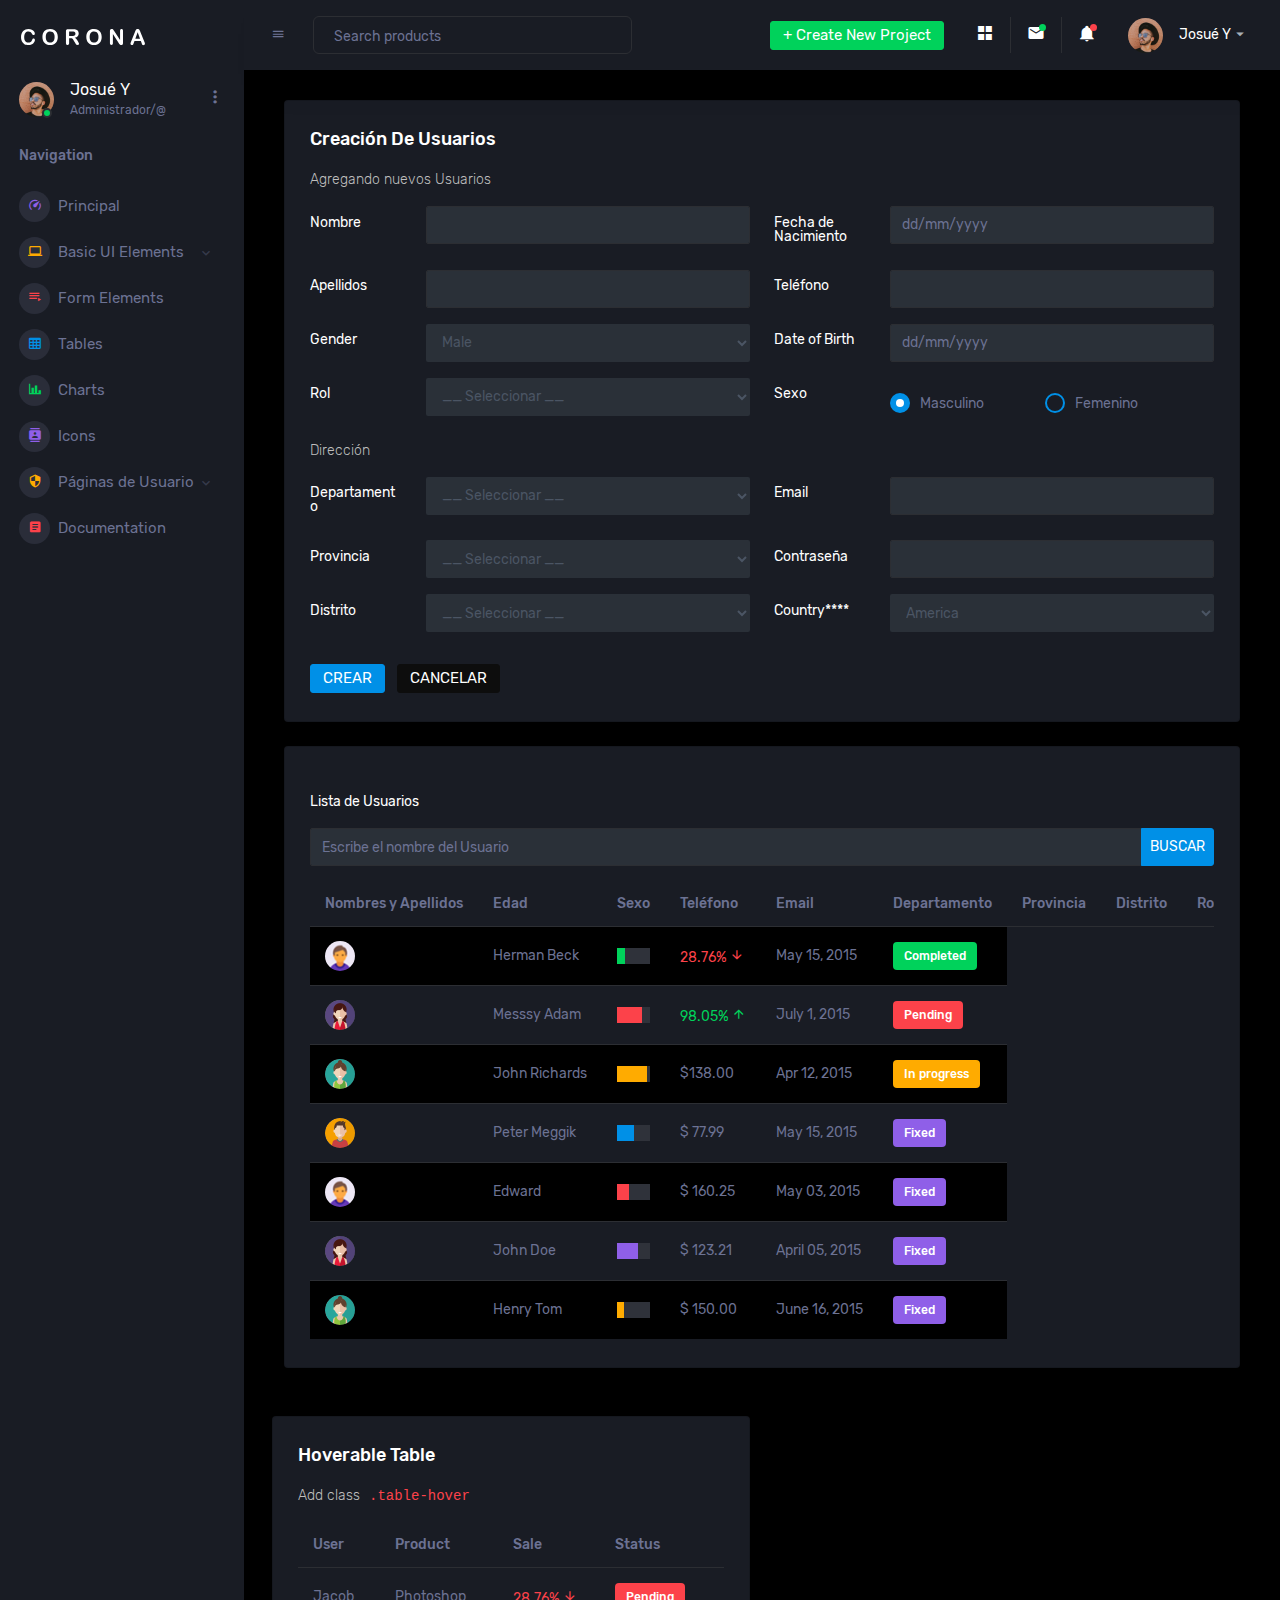
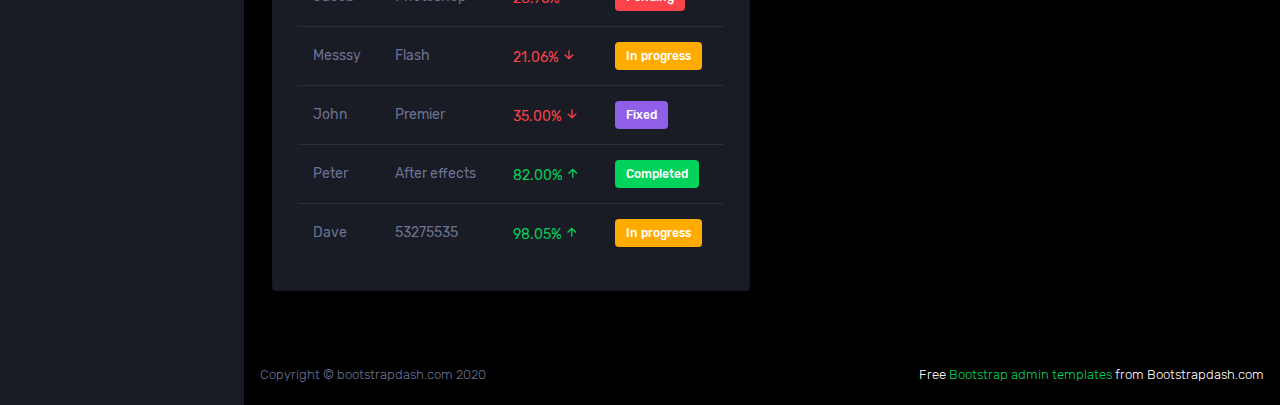
==== View/Maintenance/Admin/AdminView.html @ 8733a024 "Frontend v1.0" ====
<!DOCTYPE html>
<html lang="en">
  <head>
    <!-- Required meta tags -->
    <meta charset="utf-8">
    <meta name="viewport" content="width=device-width, initial-scale=1, shrink-to-fit=no">
    <title>M. Admin</title>
    <!-- plugins:css -->
    <link rel="stylesheet" href="../../../Template/template/assets/vendors/mdi/css/materialdesignicons.min.css">
    <link rel="stylesheet" href="../../../Template/template/assets/vendors/css/vendor.bundle.base.css">
    <!-- endinject -->
    <!-- Plugin css for this page -->
    <!-- End plugin css for this page -->
    <!-- inject:css -->
    <!-- endinject -->
    <!-- Layout styles -->
    <link rel="stylesheet" href="../../../Template/template/assets/css/style.css">
    <!-- End layout styles -->
    <link rel="shortcut icon" href="../../../Template/template/assets/images/favicon.png" />
  </head>
  <body>
    <div class="container-scroller">
      <!-- partial:../../partials/_sidebar.html -->
      <nav class="sidebar sidebar-offcanvas" id="sidebar">
        <div class="sidebar-brand-wrapper d-none d-lg-flex align-items-center justify-content-center fixed-top">
          <a class="sidebar-brand brand-logo" href="../../../Template/index.html"><img src="../../../Template/template/assets/images/logo.svg" alt="logo" /></a>
          <a class="sidebar-brand brand-logo-mini" href="../../../Template/template/index.html"><img src="../../../Template/template/assets/images/logo-mini.svg" alt="logo" /></a>
        </div>
        <ul class="nav">
          <li class="nav-item profile">
            <div class="profile-desc">
              <div class="profile-pic">
                <div class="count-indicator">
                  <img class="img-xs rounded-circle " src="../../../Template/template/assets/images/faces/face15.jpg" alt="">
                  <span class="count bg-success"></span>
                </div>
                <div class="profile-name">
                  <h5 class="mb-0 font-weight-normal">Josué Y</h5>
                  <span>Administrador/@</span>
                </div>
              </div>
              <a href="#" id="profile-dropdown" data-toggle="dropdown"><i class="mdi mdi-dots-vertical"></i></a>
              <div class="dropdown-menu dropdown-menu-right sidebar-dropdown preview-list" aria-labelledby="profile-dropdown">
                <a href="#" class="dropdown-item preview-item">
                  <div class="preview-thumbnail">
                    <div class="preview-icon bg-dark rounded-circle">
                      <i class="mdi mdi-settings text-primary"></i>
                    </div>
                  </div>
                  <div class="preview-item-content">
                    <p class="preview-subject ellipsis mb-1 text-small">Configuración de Cuenta</p>
                  </div>
                </a>
                <div class="dropdown-divider"></div>
                <a href="#" class="dropdown-item preview-item">
                  <div class="preview-thumbnail">
                    <div class="preview-icon bg-dark rounded-circle">
                      <i class="mdi mdi-onepassword  text-info"></i>
                    </div>
                  </div>
                  <div class="preview-item-content">
                    <p class="preview-subject ellipsis mb-1 text-small">Change Password</p>
                  </div>
                </a>
                <div class="dropdown-divider"></div>
                <a href="#" class="dropdown-item preview-item">
                  <div class="preview-thumbnail">
                    <div class="preview-icon bg-dark rounded-circle">
                      <i class="mdi mdi-calendar-today text-success"></i>
                    </div>
                  </div>
                  <div class="preview-item-content">
                    <p class="preview-subject ellipsis mb-1 text-small">To-do list</p>
                  </div>
                </a>
              </div>
            </div>
          </li>
          <li class="nav-item nav-category">
            <span class="nav-link">Navigation</span>
          </li>
          <li class="nav-item menu-items">
            <a class="nav-link" href="../../../Template/template/index.html">
              <span class="menu-icon">
                <i class="mdi mdi-speedometer"></i>
              </span>
              <span class="menu-title">Principal</span>
            </a>
          </li>
          <li class="nav-item menu-items">
            <a class="nav-link" data-toggle="collapse" href="#ui-basic" aria-expanded="false" aria-controls="ui-basic">
              <span class="menu-icon">
                <i class="mdi mdi-laptop"></i>
              </span>
              <span class="menu-title">Basic UI Elements</span>
              <i class="menu-arrow"></i>
            </a>
            <div class="collapse" id="ui-basic">
              <ul class="nav flex-column sub-menu">
                <li class="nav-item"> <a class="nav-link" href="../../../Template/template/pages/ui-features/buttons.html">Buttons</a></li>
                <li class="nav-item"> <a class="nav-link" href="../../../Template/template/pages/ui-features/dropdowns.html">Dropdowns</a></li>
                <li class="nav-item"> <a class="nav-link" href="../../../Template/template/pages/ui-features/typography.html">Typography</a></li>
              </ul>
            </div>
          </li>
          <li class="nav-item menu-items">
            <a class="nav-link" href="../../../Template/template/pages/forms/basic_elements.html">
              <span class="menu-icon">
                <i class="mdi mdi-playlist-play"></i>
              </span>
              <span class="menu-title">Form Elements</span>
            </a>
          </li>
          <li class="nav-item menu-items">
            <a class="nav-link" href="../../../Template/template/pages/tables/basic-table.html">
              <span class="menu-icon">
                <i class="mdi mdi-table-large"></i>
              </span>
              <span class="menu-title">Tables</span>
            </a>
          </li>
          <li class="nav-item menu-items">
            <a class="nav-link" href="../../../Template/template/pages/charts/chartjs.html">
              <span class="menu-icon">
                <i class="mdi mdi-chart-bar"></i>
              </span>
              <span class="menu-title">Charts</span>
            </a>
          </li>
          <li class="nav-item menu-items">
            <a class="nav-link" href="../../../Template/template/pages/icons/mdi.html">
              <span class="menu-icon">
                <i class="mdi mdi-contacts"></i>
              </span>
              <span class="menu-title">Icons</span>
            </a>
          </li>
          <li class="nav-item menu-items">
            <a class="nav-link" data-toggle="collapse" href="#auth" aria-expanded="false" aria-controls="auth">
              <span class="menu-icon">
                <i class="mdi mdi-security"></i>
              </span>
              <span class="menu-title">Páginas de Usuario</span>
              <i class="menu-arrow"></i>
            </a>
            <div class="collapse" id="auth">
              <ul class="nav flex-column sub-menu">
                <li class="nav-item"> <a class="nav-link" href="../../../Template/template/pages/samples/blank-page.html"> Blank Page </a></li>
                <li class="nav-item"> <a class="nav-link" href="../../../Template/template/pages/samples/error-404.html"> 404 </a></li>
                <li class="nav-item"> <a class="nav-link" href="../../../Template/template/pages/samples/error-500.html"> 500 </a></li>
                <li class="nav-item"> <a class="nav-link" href="../../../Template/template/pages/samples/login.html"> Login </a></li>
                <li class="nav-item"> <a class="nav-link" href="../../../Template/template/pages/samples/register.html"> Register </a></li>
              </ul>
            </div>
          </li>
          <li class="nav-item menu-items">
            <a class="nav-link" href="http://www.bootstrapdash.com/demo/corona-free/jquery/documentation/documentation.html">
              <span class="menu-icon">
                <i class="mdi mdi-file-document-box"></i>
              </span>
              <span class="menu-title">Documentation</span>
            </a>
          </li>
        </ul>
      </nav>
      <!-- partial -->
      <div class="container-fluid page-body-wrapper">
        <!-- partial:../../partials/_navbar.html -->
        <nav class="navbar p-0 fixed-top d-flex flex-row">
          <div class="navbar-brand-wrapper d-flex d-lg-none align-items-center justify-content-center">
            <a class="navbar-brand brand-logo-mini" href="../../../Template/template/index.html"><img src="../../../Template/template/assets/images/logo-mini.svg" alt="logo" /></a>
          </div>
          <div class="navbar-menu-wrapper flex-grow d-flex align-items-stretch">
            <button class="navbar-toggler navbar-toggler align-self-center" type="button" data-toggle="minimize">
              <span class="mdi mdi-menu"></span>
            </button>
            <ul class="navbar-nav w-100">
              <li class="nav-item w-100">
                <form class="nav-link mt-2 mt-md-0 d-none d-lg-flex search">
                  <input type="text" class="form-control" placeholder="Search products">
                </form>
              </li>
            </ul>
            <ul class="navbar-nav navbar-nav-right">
              <li class="nav-item dropdown d-none d-lg-block">
                <a class="nav-link btn btn-success create-new-button" id="createbuttonDropdown" data-toggle="dropdown" aria-expanded="false" href="#">+ Create New Project</a>
                <div class="dropdown-menu dropdown-menu-right navbar-dropdown preview-list" aria-labelledby="createbuttonDropdown">
                  <h6 class="p-3 mb-0">Projects</h6>
                  <div class="dropdown-divider"></div>
                  <a class="dropdown-item preview-item">
                    <div class="preview-thumbnail">
                      <div class="preview-icon bg-dark rounded-circle">
                        <i class="mdi mdi-file-outline text-primary"></i>
                      </div>
                    </div>
                    <div class="preview-item-content">
                      <p class="preview-subject ellipsis mb-1">Software Development</p>
                    </div>
                  </a>
                  <div class="dropdown-divider"></div>
                  <a class="dropdown-item preview-item">
                    <div class="preview-thumbnail">
                      <div class="preview-icon bg-dark rounded-circle">
                        <i class="mdi mdi-web text-info"></i>
                      </div>
                    </div>
                    <div class="preview-item-content">
                      <p class="preview-subject ellipsis mb-1">UI Development</p>
                    </div>
                  </a>
                  <div class="dropdown-divider"></div>
                  <a class="dropdown-item preview-item">
                    <div class="preview-thumbnail">
                      <div class="preview-icon bg-dark rounded-circle">
                        <i class="mdi mdi-layers text-danger"></i>
                      </div>
                    </div>
                    <div class="preview-item-content">
                      <p class="preview-subject ellipsis mb-1">Software Testing</p>
                    </div>
                  </a>
                  <div class="dropdown-divider"></div>
                  <p class="p-3 mb-0 text-center">See all projects</p>
                </div>
              </li>
              <li class="nav-item nav-settings d-none d-lg-block">
                <a class="nav-link" href="#">
                  <i class="mdi mdi-view-grid"></i>
                </a>
              </li>
              <li class="nav-item dropdown border-left">
                <a class="nav-link count-indicator dropdown-toggle" id="messageDropdown" href="#" data-toggle="dropdown" aria-expanded="false">
                  <i class="mdi mdi-email"></i>
                  <span class="count bg-success"></span>
                </a>
                <div class="dropdown-menu dropdown-menu-right navbar-dropdown preview-list" aria-labelledby="messageDropdown">
                  <h6 class="p-3 mb-0">Messages</h6>
                  <div class="dropdown-divider"></div>
                  <a class="dropdown-item preview-item">
                    <div class="preview-thumbnail">
                      <img src="../../../Template/template/assets/images/faces/face4.jpg" alt="image" class="rounded-circle profile-pic">
                    </div>
                    <div class="preview-item-content">
                      <p class="preview-subject ellipsis mb-1">Mark send you a message</p>
                      <p class="text-muted mb-0"> 1 Minutes ago </p>
                    </div>
                  </a>
                  <div class="dropdown-divider"></div>
                  <a class="dropdown-item preview-item">
                    <div class="preview-thumbnail">
                      <img src="../../../Template/template/assets/images/faces/face2.jpg" alt="image" class="rounded-circle profile-pic">
                    </div>
                    <div class="preview-item-content">
                      <p class="preview-subject ellipsis mb-1">Cregh send you a message</p>
                      <p class="text-muted mb-0"> 15 Minutes ago </p>
                    </div>
                  </a>
                  <div class="dropdown-divider"></div>
                  <a class="dropdown-item preview-item">
                    <div class="preview-thumbnail">
                      <img src="../../../Template/template/assets/images/faces/face3.jpg" alt="image" class="rounded-circle profile-pic">
                    </div>
                    <div class="preview-item-content">
                      <p class="preview-subject ellipsis mb-1">Profile picture updated</p>
                      <p class="text-muted mb-0"> 18 Minutes ago </p>
                    </div>
                  </a>
                  <div class="dropdown-divider"></div>
                  <p class="p-3 mb-0 text-center">4 new messages</p>
                </div>
              </li>
              <li class="nav-item dropdown border-left">
                <a class="nav-link count-indicator dropdown-toggle" id="notificationDropdown" href="#" data-toggle="dropdown">
                  <i class="mdi mdi-bell"></i>
                  <span class="count bg-danger"></span>
                </a>
                <div class="dropdown-menu dropdown-menu-right navbar-dropdown preview-list" aria-labelledby="notificationDropdown">
                  <h6 class="p-3 mb-0">Notifications</h6>
                  <div class="dropdown-divider"></div>
                  <a class="dropdown-item preview-item">
                    <div class="preview-thumbnail">
                      <div class="preview-icon bg-dark rounded-circle">
                        <i class="mdi mdi-calendar text-success"></i>
                      </div>
                    </div>
                    <div class="preview-item-content">
                      <p class="preview-subject mb-1">Event today</p>
                      <p class="text-muted ellipsis mb-0"> Just a reminder that you have an event today </p>
                    </div>
                  </a>
                  <div class="dropdown-divider"></div>
                  <a class="dropdown-item preview-item">
                    <div class="preview-thumbnail">
                      <div class="preview-icon bg-dark rounded-circle">
                        <i class="mdi mdi-settings text-danger"></i>
                      </div>
                    </div>
                    <div class="preview-item-content">
                      <p class="preview-subject mb-1">Settings</p>
                      <p class="text-muted ellipsis mb-0"> Update dashboard </p>
                    </div>
                  </a>
                  <div class="dropdown-divider"></div>
                  <a class="dropdown-item preview-item">
                    <div class="preview-thumbnail">
                      <div class="preview-icon bg-dark rounded-circle">
                        <i class="mdi mdi-link-variant text-warning"></i>
                      </div>
                    </div>
                    <div class="preview-item-content">
                      <p class="preview-subject mb-1">Launch Admin</p>
                      <p class="text-muted ellipsis mb-0"> New admin wow! </p>
                    </div>
                  </a>
                  <div class="dropdown-divider"></div>
                  <p class="p-3 mb-0 text-center">See all notifications</p>
                </div>
              </li>
              <li class="nav-item dropdown">
                <a class="nav-link" id="profileDropdown" href="#" data-toggle="dropdown">
                  <div class="navbar-profile">
                    <img class="img-xs rounded-circle" src="../../../Template/template/assets/images/faces/face15.jpg" alt="">
                    <p class="mb-0 d-none d-sm-block navbar-profile-name">Josué Y</p>
                    <i class="mdi mdi-menu-down d-none d-sm-block"></i>
                  </div>
                </a>
                <div class="dropdown-menu dropdown-menu-right navbar-dropdown preview-list" aria-labelledby="profileDropdown">
                  <h6 class="p-3 mb-0">Mi Perfil</h6>
                  <div class="dropdown-divider"></div>
                  <a class="dropdown-item preview-item">
                    <div class="preview-thumbnail">
                      <div class="preview-icon bg-dark rounded-circle">
                        <i class="mdi mdi-settings text-success"></i>
                      </div>
                    </div>
                    <div class="preview-item-content">
                      <p class="preview-subject mb-1">Configuración</p>
                    </div>
                  </a>
                  <div class="dropdown-divider"></div>
                  <a class="dropdown-item preview-item">
                    <div class="preview-thumbnail">
                      <div class="preview-icon bg-dark rounded-circle">
                        <i class="mdi mdi-logout text-danger"></i>
                      </div>
                    </div>
                    <div class="preview-item-content">
                      <p class="preview-subject mb-1">Cerrar Sesión</p>
                    </div>
                  </a>
                  <div class="dropdown-divider"></div>
                  <p class="p-3 mb-0 text-center">Configuración Avanzada</p>
                </div>
              </li>
            </ul>
            <button class="navbar-toggler navbar-toggler-right d-lg-none align-self-center" type="button" data-toggle="offcanvas">
              <span class="mdi mdi-format-line-spacing"></span>
            </button>
          </div>
        </nav>
        <!-- partial -->
        <div class="main-panel">
          <div class="content-wrapper">

            <!--Inicio de la Formulario Usuario-->
            <div class="col-12 grid-margin">
              <div class="card">
                <div class="card-body">
                  <h4 class="card-title">Creación de Usuarios</h4>
                  <form class="form-sample">
                    <p class="card-description"> Agregando nuevos Usuarios </p>
                    <div class="row">
                      <div class="col-md-6">
                        <div class="form-group row">
                          <label class="col-sm-3 col-form-label">Nombre</label>
                          <div class="col-sm-9">
                            <input type="text" class="form-control" />
                          </div>
                        </div>
                      </div>
                      <div class="col-md-6">
                        <div class="form-group row">
                          <label class="col-sm-3 col-form-label">Fecha de Nacimiento</label>
                          <div class="col-sm-9">
                            <input class="form-control" placeholder="dd/mm/yyyy" />
                          </div>
                        </div>
                      </div>
                    </div>
                    <div class="row">
                      <div class="col-md-6">
                        <div class="form-group row">
                          <label class="col-sm-3 col-form-label">Apellidos</label>
                          <div class="col-sm-9">
                            <input type="text" class="form-control" />
                          </div>
                        </div>
                      </div>
                      <div class="col-md-6">
                        <div class="form-group row">
                          <label class="col-sm-3 col-form-label">Teléfono</label>
                          <div class="col-sm-9">
                            <input type="text" class="form-control" />
                          </div>
                        </div>
                      </div>
                    </div>
                    <div class="row">
                      <div class="col-md-6">
                        <div class="form-group row">
                          <label class="col-sm-3 col-form-label">Gender</label>
                          <div class="col-sm-9">
                            <select class="form-control">
                              <option>Male</option>
                              <option>Female</option>
                            </select>
                          </div>
                        </div>
                      </div>
                      <div class="col-md-6">
                        <div class="form-group row">
                          <label class="col-sm-3 col-form-label">Date of Birth</label>
                          <div class="col-sm-9">
                            <input class="form-control" placeholder="dd/mm/yyyy" />
                          </div>
                        </div>
                      </div>
                    </div>
                    <div class="row">
                      <div class="col-md-6">
                        <div class="form-group row">
                          <label class="col-sm-3 col-form-label">Rol</label>
                          <div class="col-sm-9">
                            <select class="form-control">
                              <option value="" selected >__ Seleccionar __</option>
                              <option>Usuario</option>
                            </select>
                          </div>
                        </div>
                      </div>
                      <div class="col-md-6">
                        <div class="form-group row">
                          <label class="col-sm-3 col-form-label">Sexo</label>
                          <div class="col-sm-4">
                            <div class="form-check">
                              <label class="form-check-label">
                                <input type="radio" class="form-check-input" name="membershipRadios" id="membershipRadios1" value="" checked> Masculino </label>
                            </div>
                          </div>
                          <div class="col-sm-5">
                            <div class="form-check">
                              <label class="form-check-label">
                                <input type="radio" class="form-check-input" name="membershipRadios" id="membershipRadios2" value="option2"> Femenino </label>
                            </div>
                          </div>
                        </div>
                      </div>
                    </div>
                    <p class="card-description"> Dirección </p>
                    <div class="row">
                      <div class="col-md-6">
                        <div class="form-group row">
                          <label class="col-sm-3 col-form-label">Departamento</label>
                          <div class="col-sm-9">
                            <select class="form-control">
                              <option value="" selected >__ Seleccionar __</option>
                              <option>Apurímac</option>
                              <option>Cusco</option>
                              <option>Ayacucho</option>
                            </select>
                          </div>
                        </div>
                      </div>
                      <div class="col-md-6">
                        <div class="form-group row">
                          <label class="col-sm-3 col-form-label">Email</label>
                          <div class="col-sm-9">
                            <input type="text" class="form-control" />
                          </div>
                        </div>
                      </div>
                    </div>
                    <div class="row">
                      <div class="col-md-6">
                        <div class="form-group row">
                          <label class="col-sm-3 col-form-label">Provincia</label>
                          <div class="col-sm-9">
                            <select class="form-control">
                              <option value="" selected >__ Seleccionar __</option>
                              <option>Aymaraes</option>
                              <option>Abancay</option>
                              <option>Grau</option>
                              <option>Andahuaylas</option>
                            </select>
                          </div>
                        </div>
                      </div>
                      <div class="col-md-6">
                        <div class="form-group row">
                          <label class="col-sm-3 col-form-label">Contraseña</label>
                          <div class="col-sm-9">
                            <input type="text" class="form-control" />
                          </div>
                        </div>
                      </div>
                    </div>
                    <div class="row">
                      <div class="col-md-6">
                        <div class="form-group row">
                          <label class="col-sm-3 col-form-label">Distrito</label>
                          <div class="col-sm-9">
                            <select class="form-control">
                              <option value="" selected >__ Seleccionar __</option>
                              <option>Lucre</option>
                              <option>Tintay</option>
                              <option>Chacña</option>
                            </select>
                          </div>
                        </div>
                      </div>
                      <div class="col-md-6">
                        <div class="form-group row">
                          <label class="col-sm-3 col-form-label">Country****</label>
                          <div class="col-sm-9">
                            <select class="form-control">
                              <option>America</option>
                              <option>Italy</option>
                              <option>Russia</option>
                              <option>Britain</option>
                            </select>
                          </div>
                        </div>
                      </div>
                    </div>
                    <p></p>
                    <button type="submit" class="btn btn-primary mr-2">CREAR</button>
                    <button class="btn btn-dark">CANCELAR</button>
                  </form>
                </div>
              </div>
            </div>
            <!--Fin del formulario Usuario-->

            <div class="page-header">
              <!--Inicio de la Tabla-->
              <div class="col-lg-12 grid-margin stretch-card">
                <div class="card">
                  <div class="card-body">
                    </p>
                    <p>Lista de Usuarios</p>
                    <div class="form-group">
                      <div class="input-group">
                        <input type="text" class="form-control" placeholder="Escribe el nombre del Usuario" aria-label="Recipient's username" aria-describedby="basic-addon2">
                        <div class="input-group-append">
                          <button class="btn btn-sm btn-primary" type="button">BUSCAR</button>
                        </div>
                      </div>
                    </div>

                    <div class="table-responsive">
                      <table class="table table-striped">
                        <thead>
                          <tr>
                            <th> Nombres y Apellidos </th>
                            <th> Edad </th>
                            <th> Sexo </th>
                            <th> Teléfono </th>
                            <th> Email </th>
                            <th> Departamento </th>
                            <th> Provincia </th>
                            <th> Distrito </th>
                            <th> Rol </th>
                          </tr>
                        </thead>
                        <tbody>
                          <tr>
                            <td class="py-1">
                              <img src="../../../Template/template/assets/images/faces-clipart/pic-1.png" alt="image" />
                            </td>
                            <td> Herman Beck </td>
                            <td>
                              <div class="progress">
                                <div class="progress-bar bg-success" role="progressbar" style="width: 25%" aria-valuenow="25" aria-valuemin="0" aria-valuemax="100"></div>
                              </div>
                            </td>
                            <td class="text-danger"> 28.76% <i class="mdi mdi-arrow-down"></i></td>
                            <td> May 15, 2015 </td>
                            <td> <label class="badge badge-success">Completed</label></td>
                          </tr>
                          <tr>
                            <td class="py-1">
                              <img src="../../../Template/template/assets/images/faces-clipart/pic-2.png" alt="image" />
                            </td>
                            <td> Messsy Adam </td>
                            <td>
                              <div class="progress">
                                <div class="progress-bar bg-danger" role="progressbar" style="width: 75%" aria-valuenow="75" aria-valuemin="0" aria-valuemax="100"></div>
                              </div>
                            </td>
                            <td class="text-success"> 98.05% <i class="mdi mdi-arrow-up"></i></td>
                            <td> July 1, 2015 </td>
                            <td> <label class="badge badge-danger">Pending</label></td>
                          </tr>
                          <tr>
                            <td class="py-1">
                              <img src="../../../Template/template/assets/images/faces-clipart/pic-3.png" alt="image" />
                            </td>
                            <td> John Richards </td>
                            <td>
                              <div class="progress">
                                <div class="progress-bar bg-warning" role="progressbar" style="width: 90%" aria-valuenow="90" aria-valuemin="0" aria-valuemax="100"></div>
                              </div>
                            </td>
                            <td> $138.00 </td>
                            <td> Apr 12, 2015 </td>
                            <td> <label class="badge badge-warning">In progress</label></td>
                          </tr>
                          <tr>
                            <td class="py-1">
                              <img src="../../../Template/template/assets/images/faces-clipart/pic-4.png" alt="image" />
                            </td>
                            <td> Peter Meggik </td>
                            <td>
                              <div class="progress">
                                <div class="progress-bar bg-primary" role="progressbar" style="width: 50%" aria-valuenow="50" aria-valuemin="0" aria-valuemax="100"></div>
                              </div>
                            </td>
                            <td> $ 77.99 </td>
                            <td> May 15, 2015 </td>
                            <td> <label class="badge badge-info">Fixed</label></td>
                          </tr>
                          <tr>
                            <td class="py-1">
                              <img src="../../../Template/template/assets/images/faces-clipart/pic-1.png" alt="image" />
                            </td>
                            <td> Edward </td>
                            <td>
                              <div class="progress">
                                <div class="progress-bar bg-danger" role="progressbar" style="width: 35%" aria-valuenow="35" aria-valuemin="0" aria-valuemax="100"></div>
                              </div>
                            </td>
                            <td> $ 160.25 </td>
                            <td> May 03, 2015 </td>
                            <td> <label class="badge badge-info">Fixed</label></td>
                          </tr>
                          <tr>
                            <td class="py-1">
                              <img src="../../../Template/template/assets/images/faces-clipart/pic-2.png" alt="image" />
                            </td>
                            <td> John Doe </td>
                            <td>
                              <div class="progress">
                                <div class="progress-bar bg-info" role="progressbar" style="width: 65%" aria-valuenow="65" aria-valuemin="0" aria-valuemax="100"></div>
                              </div>
                            </td>
                            <td> $ 123.21 </td>
                            <td> April 05, 2015 </td>
                            <td> <label class="badge badge-info">Fixed</label></td>
                          </tr>
                          <tr>
                            <td class="py-1">
                              <img src="../../../Template/template/assets/images/faces-clipart/pic-3.png" alt="image" />
                            </td>
                            <td> Henry Tom </td>
                            <td>
                              <div class="progress">
                                <div class="progress-bar bg-warning" role="progressbar" style="width: 20%" aria-valuenow="20" aria-valuemin="0" aria-valuemax="100"></div>
                              </div>
                            </td>
                            <td> $ 150.00 </td>
                            <td> June 16, 2015 </td>
                            <td> <label class="badge badge-info">Fixed</label></td>
                          </tr>
                        </tbody>
                      </table>
                    </div>
                  </div>
                </div>
              </div>
              <!--Fin-->

              <!--<h3 class="page-title"> Basic Tables </h3>-->
              <nav aria-label="breadcrumb">
                <ol class="breadcrumb">
                  <!--<li class="breadcrumb-item"><a href="#">Tables</a></li>-->
                  <!--<li class="breadcrumb-item active" aria-current="page">Basic tables</li>-->
                </ol>
              </nav>
            </div>
            <!--En teoría sería desde aquí-->

            <div class="row">
              
              <div class="col-lg-6 grid-margin stretch-card">
                <div class="card">
                  <div class="card-body">
                    <h4 class="card-title">Hoverable Table</h4>
                    <p class="card-description"> Add class <code>.table-hover</code>
                    </p>
                    <div class="table-responsive">
                      <table class="table table-hover">
                        <thead>
                          <tr>
                            <th>User</th>
                            <th>Product</th>
                            <th>Sale</th>
                            <th>Status</th>
                          </tr>
                        </thead>
                        <tbody>
                          <tr>
                            <td>Jacob</td>
                            <td>Photoshop</td>
                            <td class="text-danger"> 28.76% <i class="mdi mdi-arrow-down"></i></td>
                            <td><label class="badge badge-danger">Pending</label></td>
                          </tr>
                          <tr>
                            <td>Messsy</td>
                            <td>Flash</td>
                            <td class="text-danger"> 21.06% <i class="mdi mdi-arrow-down"></i></td>
                            <td><label class="badge badge-warning">In progress</label></td>
                          </tr>
                          <tr>
                            <td>John</td>
                            <td>Premier</td>
                            <td class="text-danger"> 35.00% <i class="mdi mdi-arrow-down"></i></td>
                            <td><label class="badge badge-info">Fixed</label></td>
                          </tr>
                          <tr>
                            <td>Peter</td>
                            <td>After effects</td>
                            <td class="text-success"> 82.00% <i class="mdi mdi-arrow-up"></i></td>
                            <td><label class="badge badge-success">Completed</label></td>
                          </tr>
                          <tr>
                            <td>Dave</td>
                            <td>53275535</td>
                            <td class="text-success"> 98.05% <i class="mdi mdi-arrow-up"></i></td>
                            <td><label class="badge badge-warning">In progress</label></td>
                          </tr>
                        </tbody>
                      </table>
                    </div>
                  </div>
                </div>
              </div>

            </div>
          </div>
          <!-- content-wrapper ends -->
          <!-- partial:../../partials/_footer.html -->
          <footer class="footer">
            <div class="d-sm-flex justify-content-center justify-content-sm-between">
              <span class="text-muted d-block text-center text-sm-left d-sm-inline-block">Copyright © bootstrapdash.com 2020</span>
              <span class="float-none float-sm-right d-block mt-1 mt-sm-0 text-center"> Free <a href="https://www.bootstrapdash.com/bootstrap-admin-template/" target="_blank">Bootstrap admin templates</a> from Bootstrapdash.com</span>
            </div>
          </footer>
          <!-- partial -->
        </div>
        <!-- main-panel ends -->
      </div>
      <!-- page-body-wrapper ends -->
    </div>
    <!-- container-scroller -->
    <!-- plugins:js -->
    <script src="../../../Template/template/assets/vendors/js/vendor.bundle.base.js"></script>
    <!-- endinject -->
    <!-- Plugin js for this page -->
    <!-- End plugin js for this page -->
    <!-- inject:js -->
    <script src="../../../Template/template/assets/js/off-canvas.js"></script>
    <script src="../../../Template/template/assets/js/hoverable-collapse.js"></script>
    <script src="../../../Template/template/assets/js/misc.js"></script>
    <script src="../../../Template/template/assets/js/settings.js"></script>
    <script src="../../../Template/template/assets/js/todolist.js"></script>
    <!-- endinject -->
    <!-- Custom js for this page -->
    <!-- End custom js for this page -->
  </body>
</html>
---- Template/template/assets/vendors/css/vendor.bundle.base.css ----
/*
 * Container style
 */
.ps {
  overflow: hidden !important;
  overflow-anchor: none;
  -ms-overflow-style: none;
  touch-action: auto;
  -ms-touch-action: auto;
}

/*
 * Scrollbar rail styles
 */
.ps__rail-x {
  display: none;
  opacity: 0;
  transition: background-color .2s linear, opacity .2s linear;
  -webkit-transition: background-color .2s linear, opacity .2s linear;
  height: 15px;
  /* there must be 'bottom' or 'top' for ps__rail-x */
  bottom: 0px;
  /* please don't change 'position' */
  position: absolute;
}

.ps__rail-y {
  display: none;
  opacity: 0;
  transition: background-color .2s linear, opacity .2s linear;
  -webkit-transition: background-color .2s linear, opacity .2s linear;
  width: 15px;
  /* there must be 'right' or 'left' for ps__rail-y */
  right: 0;
  /* please don't change 'position' */
  position: absolute;
}

.ps--active-x > .ps__rail-x,
.ps--active-y > .ps__rail-y {
  display: block;
  background-color: transparent;
}

.ps:hover > .ps__rail-x,
.ps:hover > .ps__rail-y,
.ps--focus > .ps__rail-x,
.ps--focus > .ps__rail-y,
.ps--scrolling-x > .ps__rail-x,
.ps--scrolling-y > .ps__rail-y {
  opacity: 0.6;
}

.ps .ps__rail-x:hover,
.ps .ps__rail-y:hover,
.ps .ps__rail-x:focus,
.ps .ps__rail-y:focus,
.ps .ps__rail-x.ps--clicking,
.ps .ps__rail-y.ps--clicking {
  background-color: #eee;
  opacity: 0.9;
}

/*
 * Scrollbar thumb styles
 */
.ps__thumb-x {
  background-color: #aaa;
  border-radius: 6px;
  transition: background-color .2s linear, height .2s ease-in-out;
  -webkit-transition: background-color .2s linear, height .2s ease-in-out;
  height: 6px;
  /* there must be 'bottom' for ps__thumb-x */
  bottom: 2px;
  /* please don't change 'position' */
  position: absolute;
}

.ps__thumb-y {
  background-color: #aaa;
  border-radius: 6px;
  transition: background-color .2s linear, width .2s ease-in-out;
  -webkit-transition: background-color .2s linear, width .2s ease-in-out;
  width: 6px;
  /* there must be 'right' for ps__thumb-y */
  right: 2px;
  /* please don't change 'position' */
  position: absolute;
}

.ps__rail-x:hover > .ps__thumb-x,
.ps__rail-x:focus > .ps__thumb-x,
.ps__rail-x.ps--clicking .ps__thumb-x {
  background-color: #999;
  height: 11px;
}

.ps__rail-y:hover > .ps__thumb-y,
.ps__rail-y:focus > .ps__thumb-y,
.ps__rail-y.ps--clicking .ps__thumb-y {
  background-color: #999;
  width: 11px;
}

/* MS supports */
@supports (-ms-overflow-style: none) {
  .ps {
    overflow: auto !important;
  }
}

@media screen and (-ms-high-contrast: active), (-ms-high-contrast: none) {
  .ps {
    overflow: auto !important;
  }
}
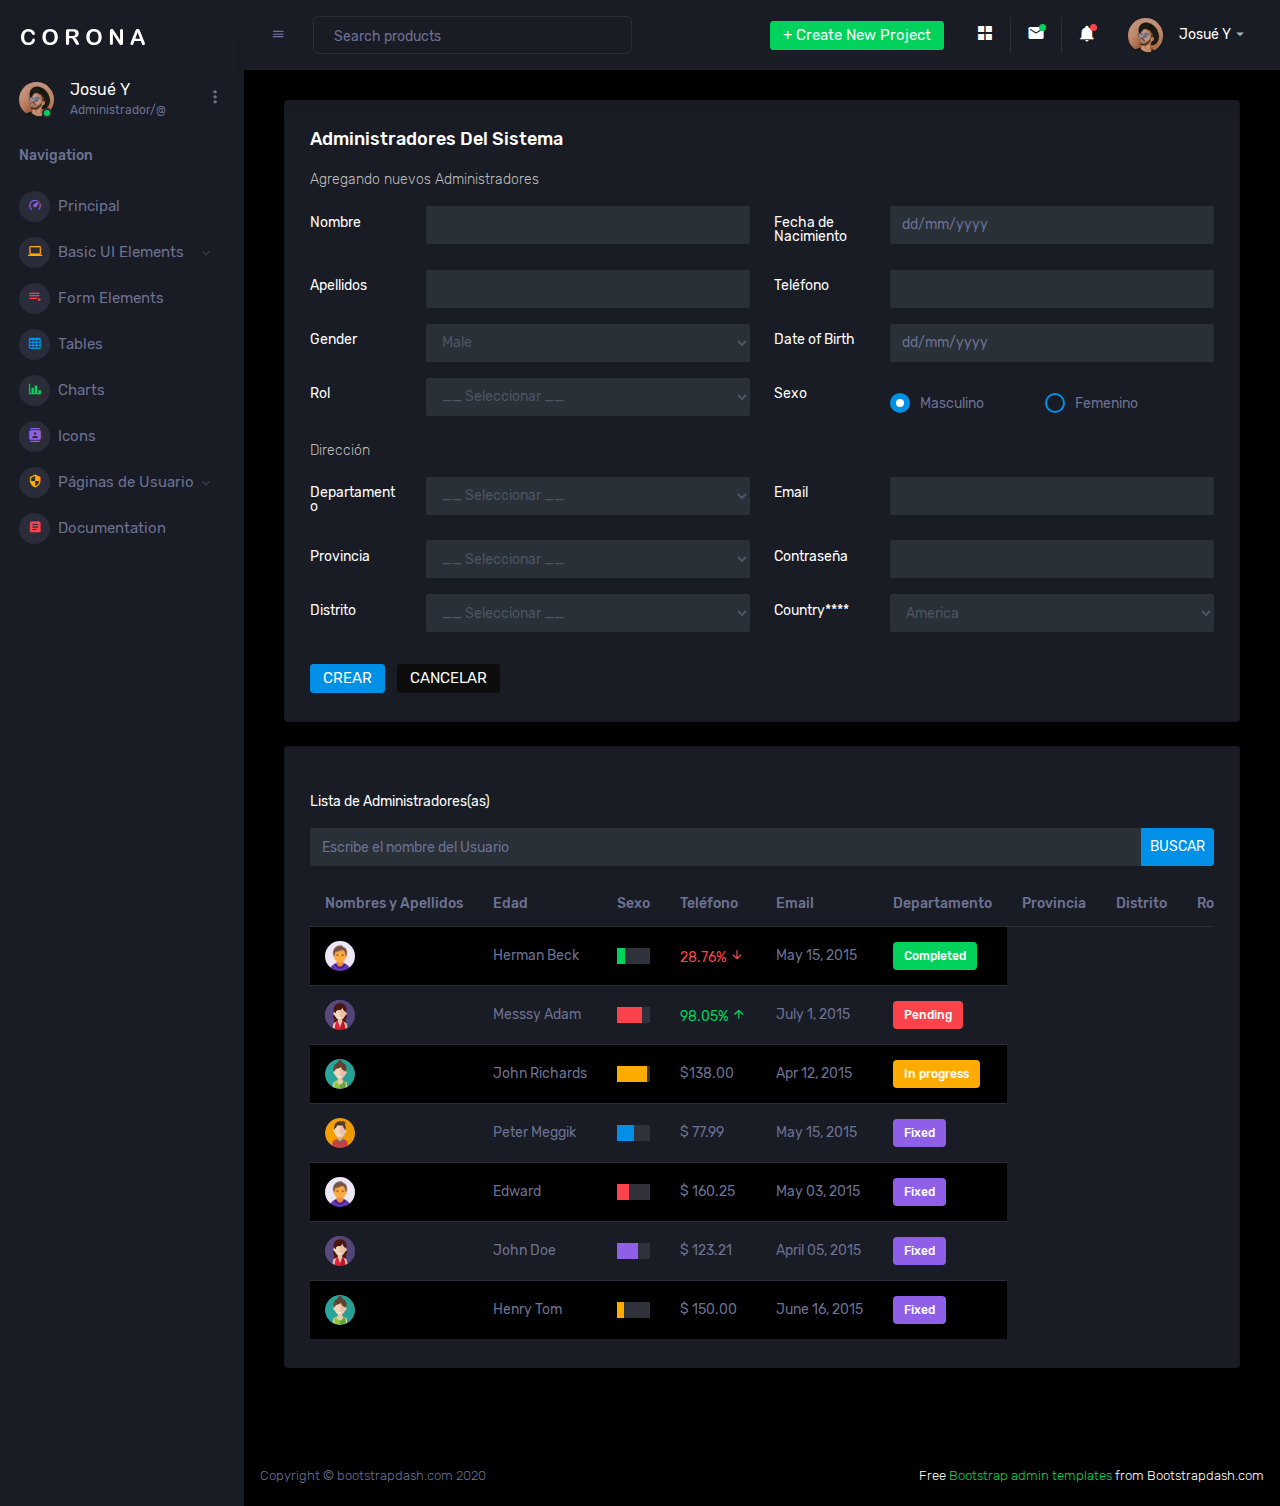
==== commit cca3aa28: "Fronted v1.1" ====
--- a/View/Maintenance/Admin/AdminView.html
+++ b/View/Maintenance/Admin/AdminView.html
@@ -366,9 +366,9 @@
             <div class="col-12 grid-margin">
               <div class="card">
                 <div class="card-body">
-                  <h4 class="card-title">Creación de Usuarios</h4>
+                  <h4 class="card-title">Administradores del Sistema</h4>
                   <form class="form-sample">
-                    <p class="card-description"> Agregando nuevos Usuarios </p>
+                    <p class="card-description"> Agregando nuevos Administradores </p>
                     <div class="row">
                       <div class="col-md-6">
                         <div class="form-group row">
@@ -433,7 +433,7 @@
                           <div class="col-sm-9">
                             <select class="form-control">
                               <option value="" selected >__ Seleccionar __</option>
-                              <option>Usuario</option>
+                              <option>Administrador(a)</option>
                             </select>
                           </div>
                         </div>
@@ -547,7 +547,7 @@
                 <div class="card">
                   <div class="card-body">
                     </p>
-                    <p>Lista de Usuarios</p>
+                    <p>Lista de Administradores(as)</p>
                     <div class="form-group">
                       <div class="input-group">
                         <input type="text" class="form-control" placeholder="Escribe el nombre del Usuario" aria-label="Recipient's username" aria-describedby="basic-addon2">
@@ -689,64 +689,7 @@
             </div>
             <!--En teoría sería desde aquí-->
 
-            <div class="row">
-              
-              <div class="col-lg-6 grid-margin stretch-card">
-                <div class="card">
-                  <div class="card-body">
-                    <h4 class="card-title">Hoverable Table</h4>
-                    <p class="card-description"> Add class <code>.table-hover</code>
-                    </p>
-                    <div class="table-responsive">
-                      <table class="table table-hover">
-                        <thead>
-                          <tr>
-                            <th>User</th>
-                            <th>Product</th>
-                            <th>Sale</th>
-                            <th>Status</th>
-                          </tr>
-                        </thead>
-                        <tbody>
-                          <tr>
-                            <td>Jacob</td>
-                            <td>Photoshop</td>
-                            <td class="text-danger"> 28.76% <i class="mdi mdi-arrow-down"></i></td>
-                            <td><label class="badge badge-danger">Pending</label></td>
-                          </tr>
-                          <tr>
-                            <td>Messsy</td>
-                            <td>Flash</td>
-                            <td class="text-danger"> 21.06% <i class="mdi mdi-arrow-down"></i></td>
-                            <td><label class="badge badge-warning">In progress</label></td>
-                          </tr>
-                          <tr>
-                            <td>John</td>
-                            <td>Premier</td>
-                            <td class="text-danger"> 35.00% <i class="mdi mdi-arrow-down"></i></td>
-                            <td><label class="badge badge-info">Fixed</label></td>
-                          </tr>
-                          <tr>
-                            <td>Peter</td>
-                            <td>After effects</td>
-                            <td class="text-success"> 82.00% <i class="mdi mdi-arrow-up"></i></td>
-                            <td><label class="badge badge-success">Completed</label></td>
-                          </tr>
-                          <tr>
-                            <td>Dave</td>
-                            <td>53275535</td>
-                            <td class="text-success"> 98.05% <i class="mdi mdi-arrow-up"></i></td>
-                            <td><label class="badge badge-warning">In progress</label></td>
-                          </tr>
-                        </tbody>
-                      </table>
-                    </div>
-                  </div>
-                </div>
-              </div>
-
             </div>
-          </div>
           <!-- content-wrapper ends -->
           <!-- partial:../../partials/_footer.html -->
           <footer class="footer">
